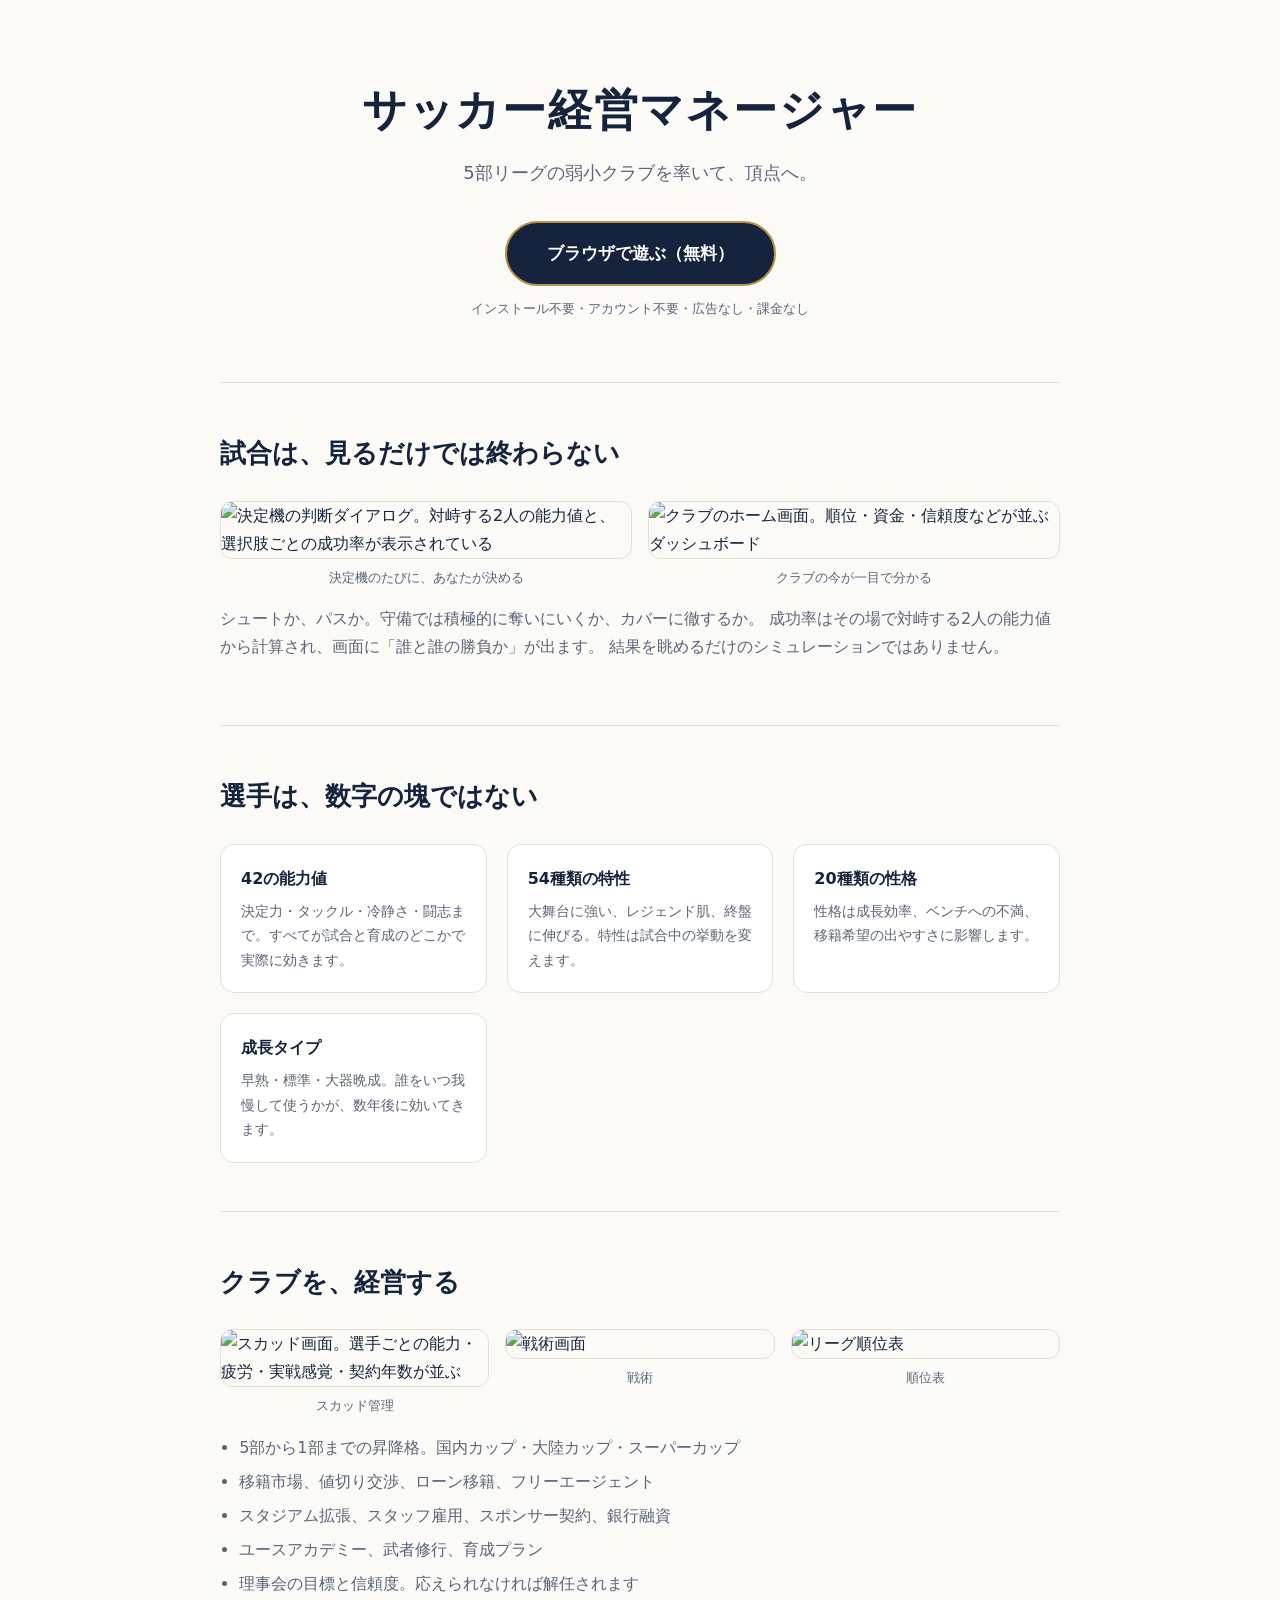
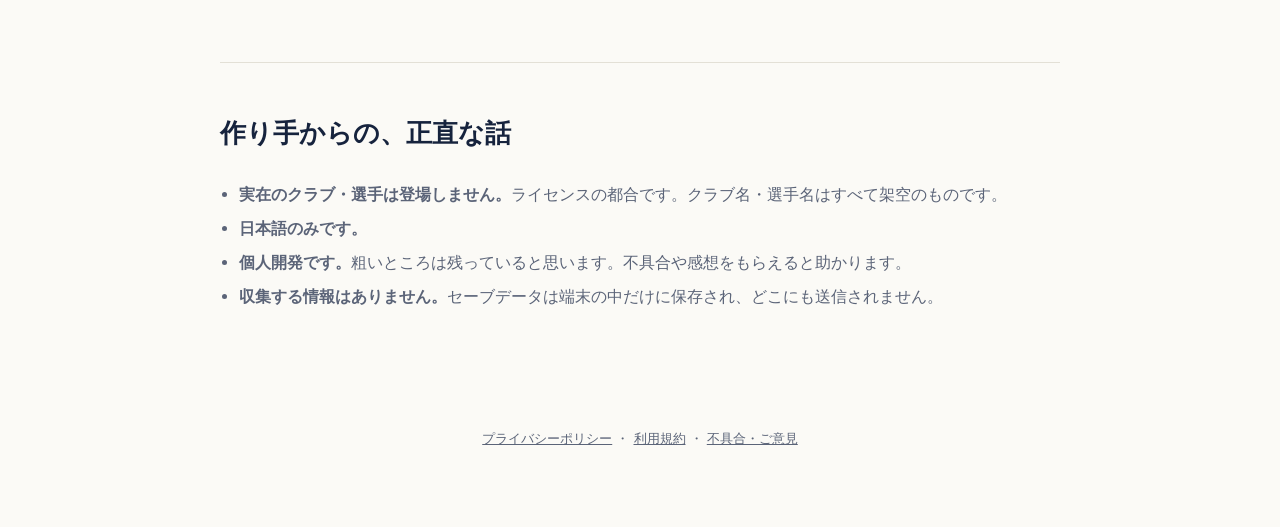
==== projects/PJT003-soccer-manager/marketing/landing/index.html @ 482bdb34 "EA2: 本文フォントの同梱と、告知素材一式 アプリ評価で挙げた「コミュニティに置きに行く」ための素材を用意した。 投稿自体は本人の名義で行うものなので代行はしない。  本文フォントの同梱 (副産物で" ====
<!DOCTYPE html>
<html lang="ja">
<head>
<meta charset="utf-8">
<meta name="viewport" content="width=device-width, initial-scale=1">
<title>サッカー経営マネージャー — 下部リーグから頂点へ</title>
<meta name="description" content="5部リーグの弱小クラブを率いて頂点を目指す、本格サッカークラブ経営シミュレーション。広告なし・課金なし・通信なし。ブラウザですぐ遊べます。">
<meta property="og:title" content="サッカー経営マネージャー">
<meta property="og:description" content="5部リーグの弱小クラブを率いて頂点へ。育成・移籍・戦術・経営。広告なし・課金なし・通信なし。">
<meta property="og:type" content="website">
<meta property="og:image" content="shots/06_live_match.png">
<meta name="twitter:card" content="summary_large_image">
<style>
  :root {
    --navy: #16233d;
    --navy-deep: #0d1626;
    --gold: #b99248;
    --bg: #fbfaf6;
    --fg: #16233d;
    --muted: #5b6478;
    --card: #ffffff;
    --line: #e3e0d6;
  }
  @media (prefers-color-scheme: dark) {
    :root {
      --bg: #0d1626;
      --fg: #eceaf2;
      --muted: #a2aabb;
      --card: #16233d;
      --line: #2a3854;
    }
  }
  * { box-sizing: border-box; }
  body {
    margin: 0;
    background: var(--bg);
    color: var(--fg);
    font-family: "Hiragino Sans", "Noto Sans JP", system-ui, sans-serif;
    line-height: 1.75;
  }
  .wrap { max-width: 880px; margin: 0 auto; padding: 0 20px; }
  header { text-align: center; padding: 72px 20px 48px; }
  h1 {
    font-family: "Hiragino Mincho ProN", "Shippori Mincho", serif;
    font-size: clamp(28px, 6vw, 44px);
    margin: 0 0 8px;
    letter-spacing: 0.04em;
  }
  .tagline { color: var(--muted); margin: 0 0 32px; font-size: clamp(15px, 3vw, 18px); }
  .cta {
    display: inline-block;
    background: var(--navy);
    color: #fff;
    padding: 16px 40px;
    border-radius: 999px;
    text-decoration: none;
    font-weight: 700;
    font-size: 17px;
    border: 2px solid var(--gold);
  }
  @media (prefers-color-scheme: dark) { .cta { background: var(--gold); color: var(--navy-deep); } }
  .cta:hover { opacity: .9; }
  .note { color: var(--muted); font-size: 13px; margin-top: 12px; }

  section { padding: 48px 0; border-top: 1px solid var(--line); }
  h2 {
    font-family: "Hiragino Mincho ProN", "Shippori Mincho", serif;
    font-size: clamp(20px, 4vw, 26px);
    margin: 0 0 24px;
  }
  .features { display: grid; gap: 20px; grid-template-columns: repeat(auto-fit, minmax(240px, 1fr)); }
  .feature { background: var(--card); border: 1px solid var(--line); border-radius: 14px; padding: 20px; }
  .feature h3 { margin: 0 0 6px; font-size: 16px; }
  .feature p { margin: 0; color: var(--muted); font-size: 14px; }

  .shots { display: grid; gap: 16px; grid-template-columns: repeat(auto-fit, minmax(200px, 1fr)); }
  .shots figure { margin: 0; }
  .shots img {
    width: 100%; height: auto; display: block;
    border-radius: 12px; border: 1px solid var(--line);
  }
  .shots figcaption { color: var(--muted); font-size: 13px; margin-top: 8px; text-align: center; }

  ul.plain { padding-left: 1.2em; color: var(--muted); }
  ul.plain li { margin-bottom: 6px; }
  footer { padding: 40px 0 64px; color: var(--muted); font-size: 13px; text-align: center; }
  footer a { color: inherit; }
</style>
</head>
<body>

<header>
  <div class="wrap">
    <h1>サッカー経営マネージャー</h1>
    <p class="tagline">5部リーグの弱小クラブを率いて、頂点へ。</p>
    <a class="cta" href="../">ブラウザで遊ぶ（無料）</a>
    <p class="note">インストール不要・アカウント不要・広告なし・課金なし</p>
  </div>
</header>

<div class="wrap">

  <section>
    <h2>試合は、見るだけでは終わらない</h2>
    <div class="shots">
      <figure>
        <img src="shots/06_live_match.png" alt="決定機の判断ダイアログ。対峙する2人の能力値と、選択肢ごとの成功率が表示されている">
        <figcaption>決定機のたびに、あなたが決める</figcaption>
      </figure>
      <figure>
        <img src="shots/02_home.png" alt="クラブのホーム画面。順位・資金・信頼度などが並ぶダッシュボード">
        <figcaption>クラブの今が一目で分かる</figcaption>
      </figure>
    </div>
    <p style="color:var(--muted)">
      シュートか、パスか。守備では積極的に奪いにいくか、カバーに徹するか。
      成功率はその場で対峙する2人の能力値から計算され、画面に「誰と誰の勝負か」が出ます。
      結果を眺めるだけのシミュレーションではありません。
    </p>
  </section>

  <section>
    <h2>選手は、数字の塊ではない</h2>
    <div class="features">
      <div class="feature">
        <h3>42の能力値</h3>
        <p>決定力・タックル・冷静さ・闘志まで。すべてが試合と育成のどこかで実際に効きます。</p>
      </div>
      <div class="feature">
        <h3>54種類の特性</h3>
        <p>大舞台に強い、レジェンド肌、終盤に伸びる。特性は試合中の挙動を変えます。</p>
      </div>
      <div class="feature">
        <h3>20種類の性格</h3>
        <p>性格は成長効率、ベンチへの不満、移籍希望の出やすさに影響します。</p>
      </div>
      <div class="feature">
        <h3>成長タイプ</h3>
        <p>早熟・標準・大器晩成。誰をいつ我慢して使うかが、数年後に効いてきます。</p>
      </div>
    </div>
  </section>

  <section>
    <h2>クラブを、経営する</h2>
    <div class="shots">
      <figure>
        <img src="shots/03_squad.png" alt="スカッド画面。選手ごとの能力・疲労・実戦感覚・契約年数が並ぶ">
        <figcaption>スカッド管理</figcaption>
      </figure>
      <figure>
        <img src="shots/04_tactics.png" alt="戦術画面">
        <figcaption>戦術</figcaption>
      </figure>
      <figure>
        <img src="shots/05_standings.png" alt="リーグ順位表">
        <figcaption>順位表</figcaption>
      </figure>
    </div>
    <ul class="plain">
      <li>5部から1部までの昇降格。国内カップ・大陸カップ・スーパーカップ</li>
      <li>移籍市場、値切り交渉、ローン移籍、フリーエージェント</li>
      <li>スタジアム拡張、スタッフ雇用、スポンサー契約、銀行融資</li>
      <li>ユースアカデミー、武者修行、育成プラン</li>
      <li>理事会の目標と信頼度。応えられなければ解任されます</li>
    </ul>
  </section>

  <section>
    <h2>作り手からの、正直な話</h2>
    <ul class="plain">
      <li><strong>実在のクラブ・選手は登場しません。</strong>ライセンスの都合です。クラブ名・選手名はすべて架空のものです。</li>
      <li><strong>日本語のみです。</strong></li>
      <li><strong>個人開発です。</strong>粗いところは残っていると思います。不具合や感想をもらえると助かります。</li>
      <li><strong>収集する情報はありません。</strong>セーブデータは端末の中だけに保存され、どこにも送信されません。</li>
    </ul>
  </section>

</div>

<footer>
  <div class="wrap">
    <p>
      <a href="../legal/privacy.html">プライバシーポリシー</a> ・
      <a href="../legal/terms.html">利用規約</a> ・
      <a href="https://github.com/nami0817kk-arch/claude-code-dev/issues">不具合・ご意見</a>
    </p>
  </div>
</footer>

</body>
</html>
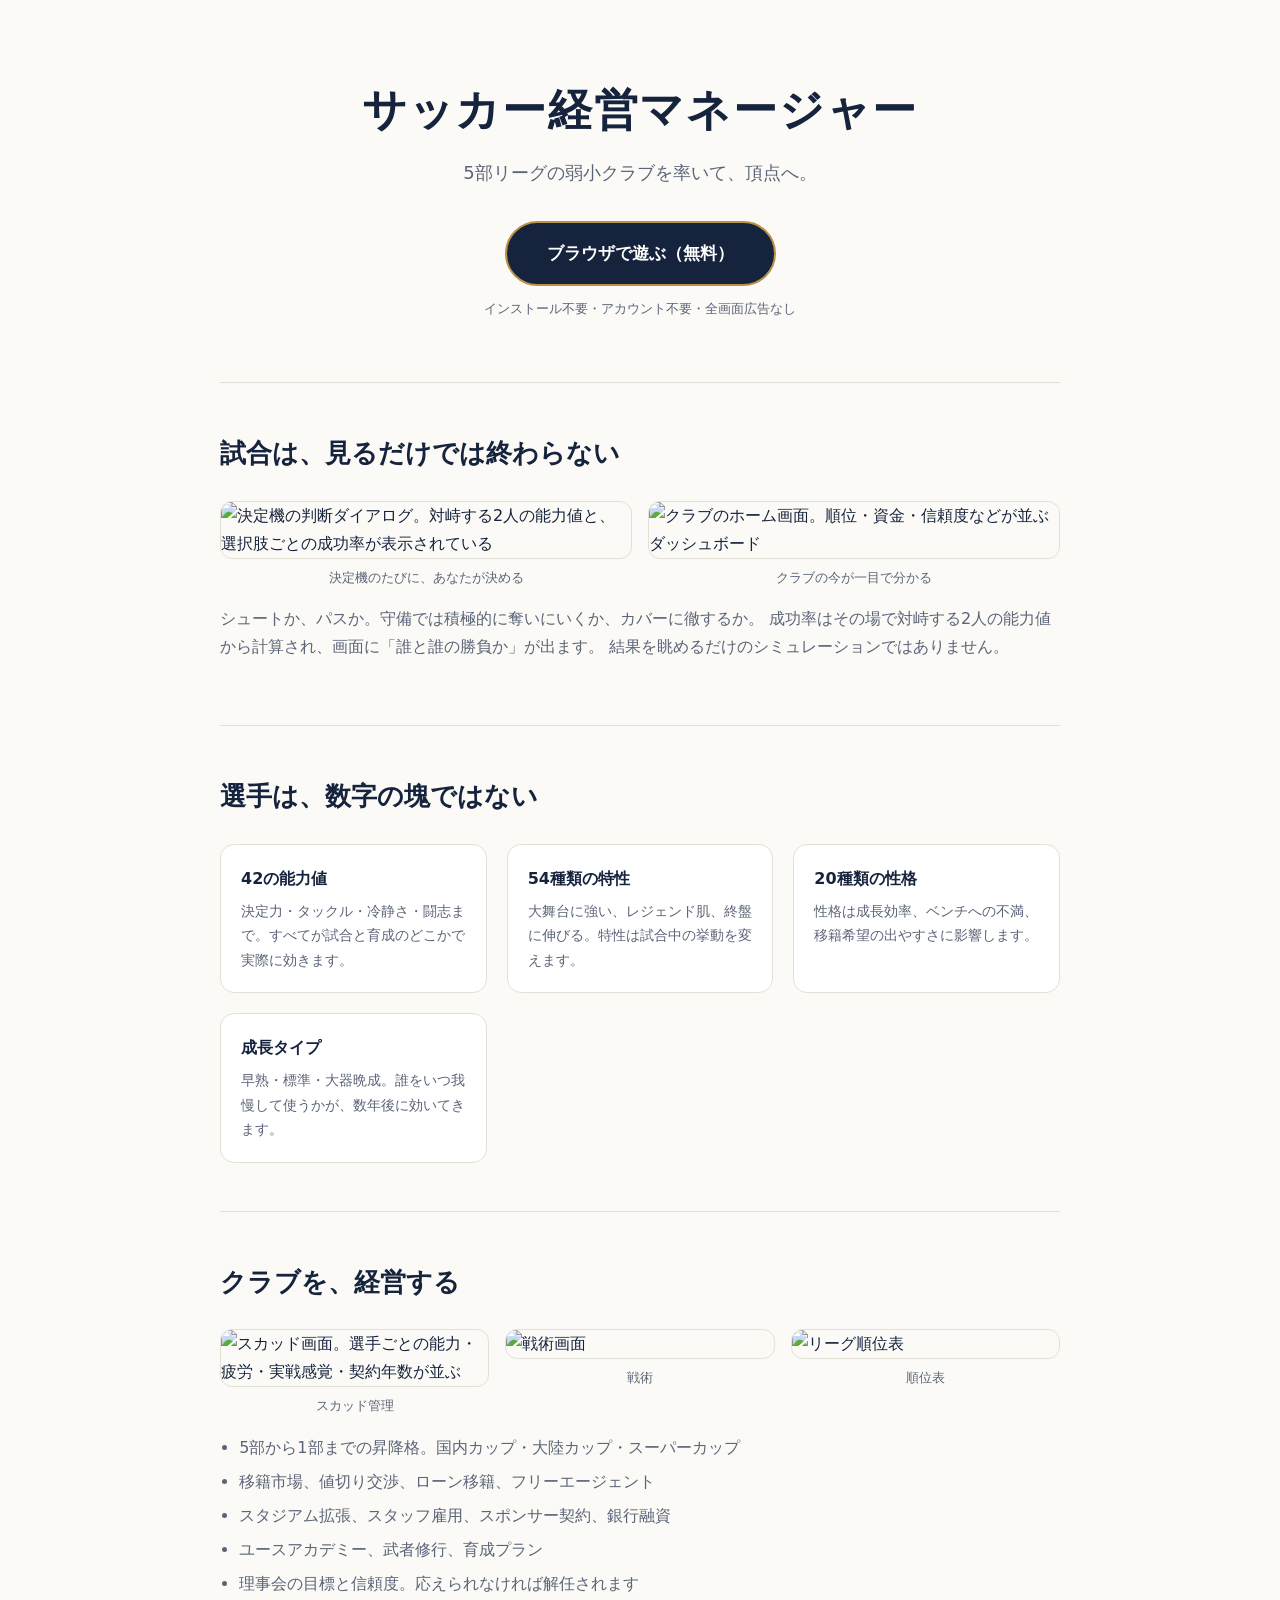
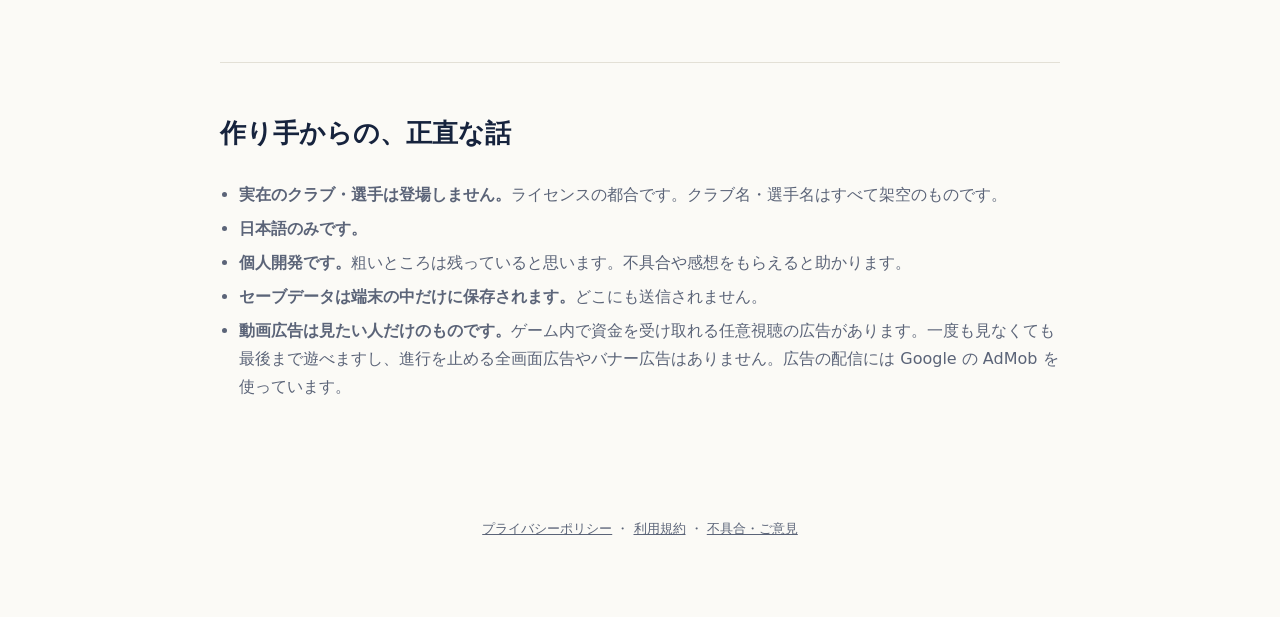
==== commit b9b22c65: "収益化の仕組み(リワード広告+サポーター購入)を追加 無料アプリとして収益を得る導線を追加した。ゲームバランスを壊さない ことを最優先に、課金・広告いずれも「見なくても不利にならない」設計に してある" ====
--- a/projects/PJT003-soccer-manager/marketing/landing/index.html
+++ b/projects/PJT003-soccer-manager/marketing/landing/index.html
@@ -4,9 +4,9 @@
 <meta charset="utf-8">
 <meta name="viewport" content="width=device-width, initial-scale=1">
 <title>サッカー経営マネージャー — 下部リーグから頂点へ</title>
-<meta name="description" content="5部リーグの弱小クラブを率いて頂点を目指す、本格サッカークラブ経営シミュレーション。広告なし・課金なし・通信なし。ブラウザですぐ遊べます。">
+<meta name="description" content="5部リーグの弱小クラブを率いて頂点を目指す、本格サッカークラブ経営シミュレーション。全画面広告なし、最後まで無料で遊べます。ブラウザですぐ遊べます。">
 <meta property="og:title" content="サッカー経営マネージャー">
-<meta property="og:description" content="5部リーグの弱小クラブを率いて頂点へ。育成・移籍・戦術・経営。広告なし・課金なし・通信なし。">
+<meta property="og:description" content="5部リーグの弱小クラブを率いて頂点へ。育成・移籍・戦術・経営。全画面広告なし、最後まで無料で遊べます。">
 <meta property="og:type" content="website">
 <meta property="og:image" content="shots/06_live_match.png">
 <meta name="twitter:card" content="summary_large_image">
@@ -94,7 +94,7 @@
     <h1>サッカー経営マネージャー</h1>
     <p class="tagline">5部リーグの弱小クラブを率いて、頂点へ。</p>
     <a class="cta" href="../">ブラウザで遊ぶ（無料）</a>
-    <p class="note">インストール不要・アカウント不要・広告なし・課金なし</p>
+    <p class="note">インストール不要・アカウント不要・全画面広告なし</p>
   </div>
 </header>
 
@@ -172,7 +172,8 @@
       <li><strong>実在のクラブ・選手は登場しません。</strong>ライセンスの都合です。クラブ名・選手名はすべて架空のものです。</li>
       <li><strong>日本語のみです。</strong></li>
       <li><strong>個人開発です。</strong>粗いところは残っていると思います。不具合や感想をもらえると助かります。</li>
-      <li><strong>収集する情報はありません。</strong>セーブデータは端末の中だけに保存され、どこにも送信されません。</li>
+      <li><strong>セーブデータは端末の中だけに保存されます。</strong>どこにも送信されません。</li>
+      <li><strong>動画広告は見たい人だけのものです。</strong>ゲーム内で資金を受け取れる任意視聴の広告があります。一度も見なくても最後まで遊べますし、進行を止める全画面広告やバナー広告はありません。広告の配信には Google の AdMob を使っています。</li>
     </ul>
   </section>
 
